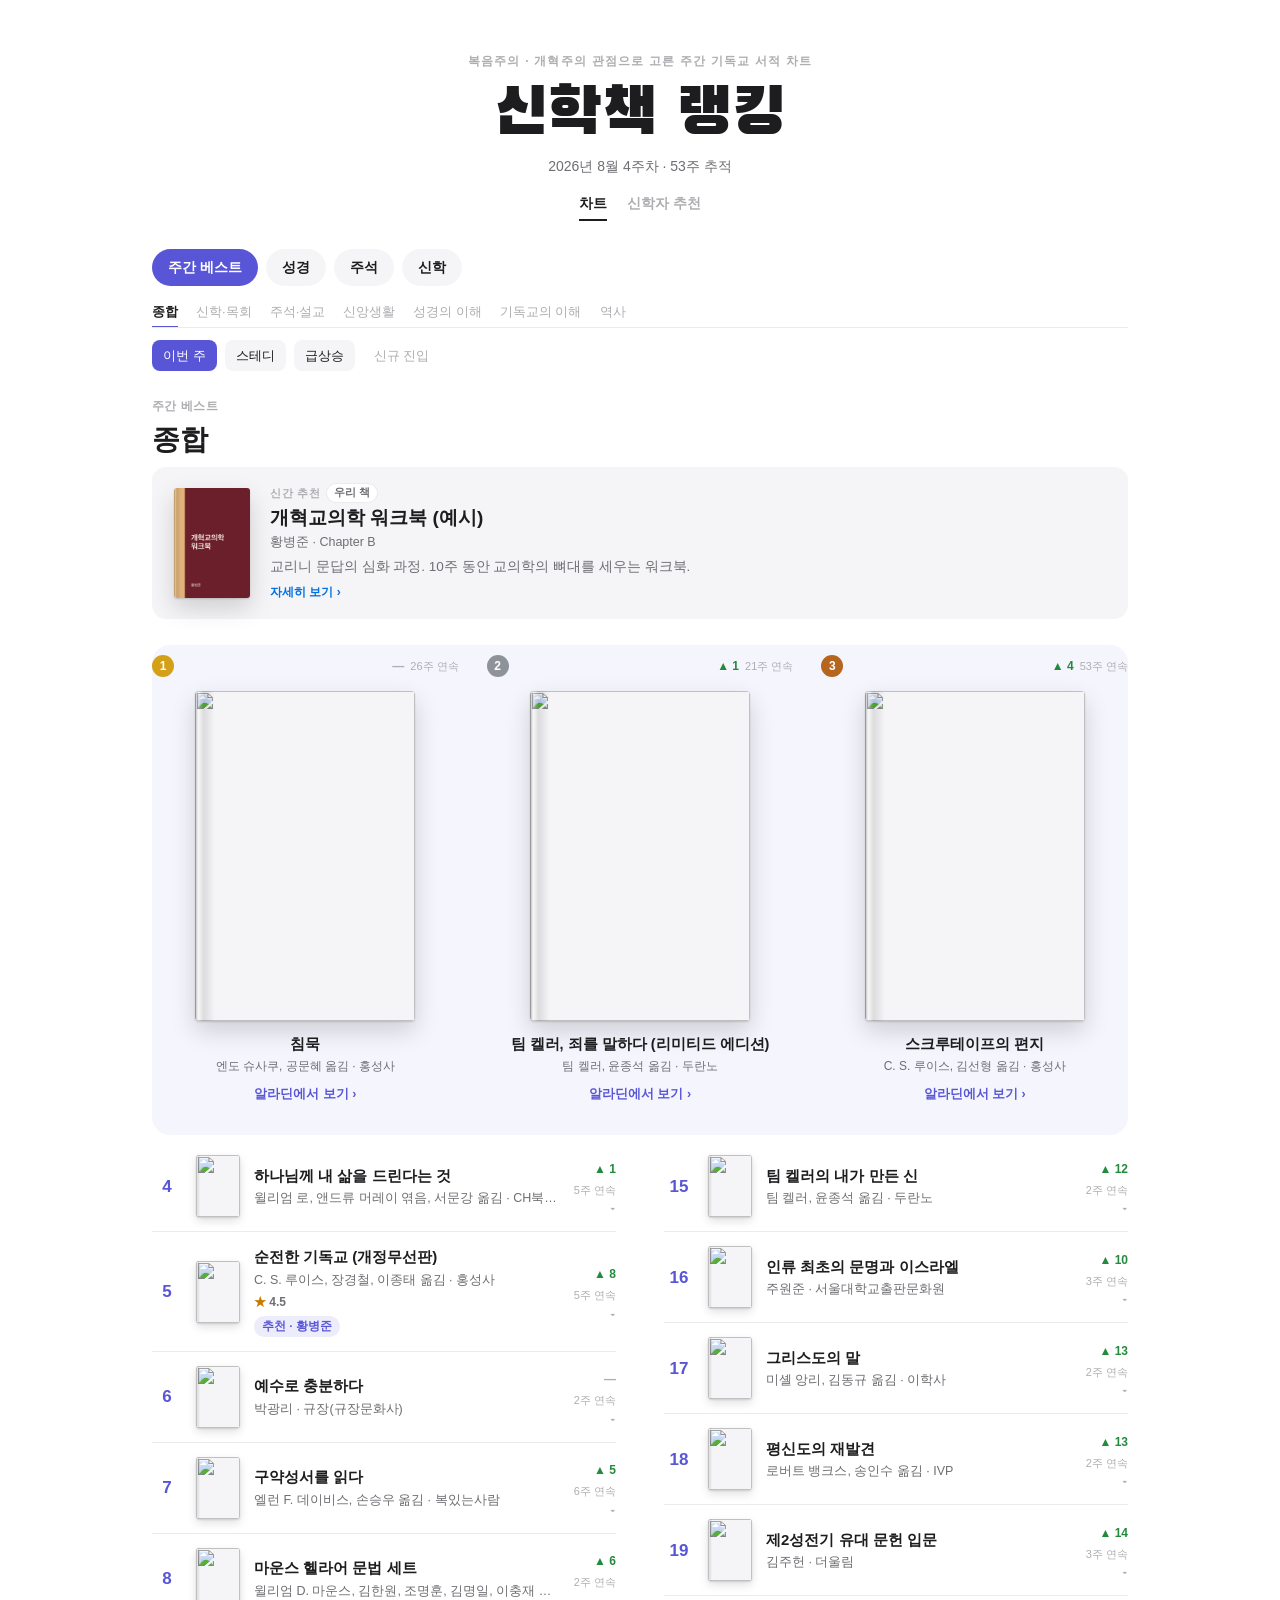
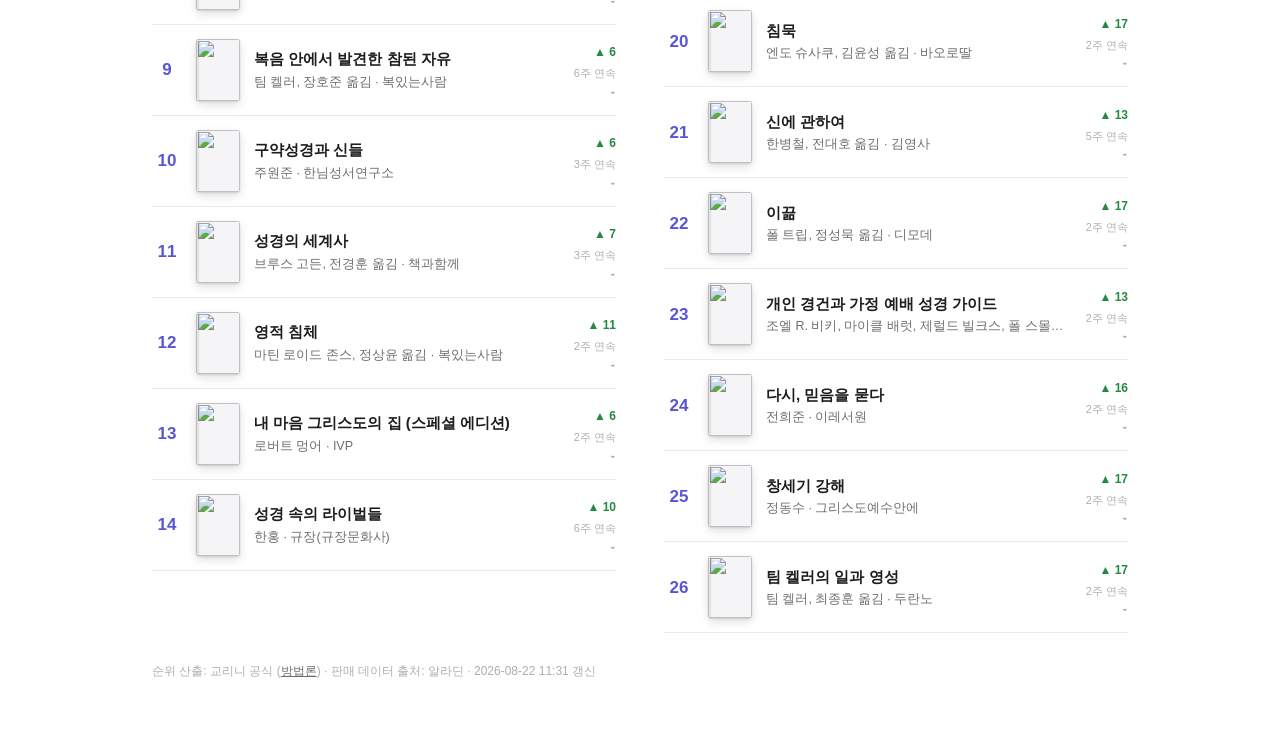
==== site/index.html @ 78075fa0 "신학책 랭킹 v1: 알라딘 집계 차트, 주제별 차트, 추천, 정적 사이트 Co-Authored-By: Claude Fable 5 <noreply@anthropic.com>" ====
<!doctype html>
<html lang="ko">
<head>
<meta charset="utf-8">
<meta name="viewport" content="width=device-width, initial-scale=1">
<title>신학책 랭킹 (가칭)</title>
<link rel="preconnect" href="https://fonts.googleapis.com">
<link rel="preconnect" href="https://fonts.gstatic.com" crossorigin>
<link href="https://fonts.googleapis.com/css2?family=Black+Han+Sans&display=swap" rel="stylesheet">
<link rel="stylesheet" href="style.css">
</head>
<body data-product="charts">
<header class="site-head shell">
  <p class="overline">복음주의 · 개혁주의 관점으로 고른 주간 기독교 서적 차트</p>
  <div class="title-row">
    <h1>신학책 랭킹</h1>
    <span id="weekLabel" class="week"></span>
    <span id="sampleBadge" class="sample hidden">샘플 데이터</span>
  </div>
  <nav class="pages"><a class="on" href="./">차트</a><a href="picks.html">신학자 추천</a></nav>
</header>
<nav class="toc-nav shell" id="tabs" aria-label="차트 선택"></nav>
<main class="shell">
  <section id="featured"></section>
  <section id="podium"></section>
  <ol class="list" id="list"></ol>
  <footer class="foot"><p id="footNote"></p></footer>
</main>
<script src="app.js"></script>
</body>
</html>
---- site/style.css ----
:root {
  --bg: #ffffff;
  --ink: #1d1d1f;
  --ink2: #6e6e73;
  --ink3: #aeaeb2;
  --line: rgba(0, 0, 0, 0.08);
  --chipbg: #f5f5f7;
  --green: #248a3d;
  --red: #d70015;
  --blue: #0071e3;
  --star: #c97a00;
  --sec: #5856d6;
}
@media (prefers-color-scheme: dark) {
  :root {
    --bg: #000000;
    --ink: #f5f5f7;
    --ink2: #a1a1a6;
    --ink3: #6e6e73;
    --line: rgba(255, 255, 255, 0.12);
    --chipbg: #1c1c1e;
    --green: #30d158;
    --red: #ff453a;
    --blue: #409cff;
    --star: #ffb340;
  }
}
* { margin: 0; padding: 0; box-sizing: border-box; }
html { -webkit-text-size-adjust: 100%; }
body {
  background: var(--bg);
  color: var(--ink);
  font-family: -apple-system, BlinkMacSystemFont, "Apple SD Gothic Neo", "Pretendard", "Segoe UI", sans-serif;
  line-height: 1.5;
  word-break: keep-all;
}
.shell { max-width: 640px; margin: 0 auto; padding: 0 20px; }

/* 헤더 — 가운데 정렬, 굵은 디스플레이 서체 */
.site-head { padding-top: 44px; text-align: center; }
.overline { font-size: 12px; font-weight: 600; letter-spacing: 0.1em; color: var(--ink3); }
.title-row { display: flex; flex-direction: column; align-items: center; gap: 6px; margin-top: 10px; }
h1 {
  font-family: "Black Han Sans", -apple-system, BlinkMacSystemFont, "Apple SD Gothic Neo", sans-serif;
  font-size: 48px;
  font-weight: 400;
  letter-spacing: 0.01em;
  line-height: 1.1;
}
.week { font-size: 14px; color: var(--ink2); }
.pages { justify-content: center; }
.sample {
  font-size: 11px;
  font-weight: 600;
  color: var(--star);
  border: 1px solid currentColor;
  border-radius: 999px;
  padding: 2px 8px;
  align-self: center;
}
.hidden { display: none; }
.pages { display: flex; gap: 20px; margin-top: 16px; }
.pages a { font-size: 14px; font-weight: 600; color: var(--ink3); text-decoration: none; padding-bottom: 5px; border-bottom: 2px solid transparent; }
.pages a.on { color: var(--ink); border-bottom-color: var(--ink); }
.pages a:hover { color: var(--ink); }

/* 분과 내비 (가로 알약, 상단 고정) */
.tabs {
  display: flex;
  gap: 8px;
  overflow-x: auto;
  padding-top: 24px;
  padding-bottom: 16px;
  position: sticky;
  top: 0;
  z-index: 2;
  background: var(--bg);
  scrollbar-width: none;
}
.tabs::-webkit-scrollbar { display: none; }
.tab {
  flex: none;
  font-size: 13px;
  font-weight: 500;
  font-family: inherit;
  color: var(--ink);
  background: var(--chipbg);
  border: none;
  border-radius: 999px;
  padding: 7px 14px;
  cursor: pointer;
}
.tab.on { background: var(--sec); color: #fff; }

/* 점수 칩 · 메달 · 분과색 포인트 */
.pod-rank.r1 { background: #d4a017; color: #fff; }
.pod-rank.r2 { background: #8e9399; color: #fff; }
.pod-rank.r3 { background: #b5651d; color: #fff; }
.meta-line { display: flex; gap: 6px; align-items: baseline; justify-content: flex-end; margin-top: 4px; }
.meta-line .streak { margin-top: 0; }

/* 성경·주제별 내비: 그룹 → 묶음 → 책, 세 줄 */
.toc-nav { padding-top: 22px; }
.cas-row { display: flex; gap: 8px; overflow-x: auto; scrollbar-width: none; }
.cas-row::-webkit-scrollbar { display: none; }
.cas-groups { padding-bottom: 12px; }
.cas-group {
  flex: none;
  font: inherit;
  font-size: 14px;
  font-weight: 600;
  color: var(--ink);
  background: var(--chipbg);
  border: 0;
  border-radius: 999px;
  padding: 8px 16px;
  cursor: pointer;
}
.cas-group.on { background: var(--sec); color: #fff; }
.cas-parts { gap: 18px; padding-bottom: 10px; border-bottom: 1px solid var(--line); }
.cas-part {
  flex: none;
  font: inherit;
  font-size: 13px;
  font-weight: 500;
  color: var(--ink3);
  background: none;
  border: 0;
  padding: 4px 0;
  cursor: pointer;
  border-bottom: 2px solid transparent;
  margin-bottom: -11px;
}
.cas-part.on { color: var(--ink); font-weight: 600; border-bottom-color: var(--sec); }
.cas-books { padding: 12px 0 4px; }
.chip-book {
  flex: none;
  font: inherit;
  font-size: 13px;
  font-weight: 500;
  color: var(--ink);
  background: var(--chipbg);
  border: 0;
  border-radius: 8px;
  padding: 6px 11px;
  cursor: pointer;
}
.chip-book:hover { background: color-mix(in srgb, var(--sec) 14%, var(--bg)); }
.chip-book.on { background: var(--sec); color: #fff; }
.chip-book.off { color: var(--ink3); background: transparent; cursor: default; }
.cas-current { display: flex; align-items: flex-end; justify-content: space-between; gap: 12px; padding: 18px 0 6px; }
.seg { display: inline-flex; background: var(--chipbg); border-radius: 999px; padding: 3px; flex: none; }
.seg-btn {
  font: inherit;
  font-size: 12.5px;
  font-weight: 600;
  color: var(--ink2);
  background: transparent;
  border: 0;
  border-radius: 999px;
  padding: 5px 12px;
  cursor: pointer;
}
.seg-btn.on { background: var(--bg); color: var(--ink); box-shadow: 0 1px 2px rgba(0, 0, 0, 0.1); }
.cas-crumb { font-size: 12px; font-weight: 600; letter-spacing: 0.04em; color: var(--ink3); }
.cas-title { font-size: 24px; font-weight: 700; letter-spacing: -0.01em; margin-top: 2px; }

/* 책 표지 — 실물 책처럼 (그림자 + 책등 음영) */
.bk {
  position: relative;
  display: block;
  flex: none;
  border-radius: 3px;
  overflow: hidden;
  background: var(--chipbg);
  box-shadow: 0 1px 2px rgba(0, 0, 0, 0.14), 0 10px 24px rgba(0, 0, 0, 0.16);
}
.bk img { display: block; width: 100%; height: 100%; object-fit: cover; }
.bk::after {
  content: "";
  position: absolute;
  inset: 0;
  border-radius: inherit;
  pointer-events: none;
  background: linear-gradient(90deg, rgba(0, 0, 0, 0.25) 0, rgba(255, 255, 255, 0.2) 1.5%, rgba(0, 0, 0, 0.1) 4%, rgba(0, 0, 0, 0) 9%);
}
.bk.ph { display: flex; align-items: center; justify-content: center; font-weight: 600; color: var(--ink3); font-size: 18px; }
.bk.sm { width: 44px; height: 62px; box-shadow: 0 1px 2px rgba(0, 0, 0, 0.12), 0 4px 10px rgba(0, 0, 0, 0.12); }
.bk.ft-bk { width: 56px; height: 80px; }
.bk.ft-md { width: 64px; height: 92px; }
.bk.xl { width: 120px; height: 180px; border-radius: 4px; }
.bk.pod { width: 100%; height: auto; aspect-ratio: 2 / 3; border-radius: 4px; }

/* 추천 칸: 신간 추천(히어로) + 스테디 추천(작은 카드) */
.featured { display: grid; grid-template-columns: 1fr; gap: 12px; padding: 0 0 22px; }
.ft {
  display: flex;
  gap: 12px;
  align-items: flex-start;
  background: var(--chipbg);
  border-radius: 14px;
  padding: 14px;
  text-decoration: none;
  color: inherit;
}
.ft-big {
  align-items: center;
  gap: 18px;
  padding: 20px;
  border-radius: 18px;
  background: color-mix(in srgb, var(--accent, var(--chipbg)) 14%, var(--bg));
}
.ft-small { align-items: center; }
.ft-quiet {
  align-items: center;
  gap: 16px;
  padding: 14px 18px;
  border-radius: 14px;
  background: var(--chipbg);
}
.ft-quiet .ft-label { font-size: 11px; color: var(--ink3); }
.ft-quiet .ft-title { font-size: 17px; font-weight: 700; margin-top: 3px; line-height: 1.3; }
.ft-quiet .ft-by { font-size: 12.5px; margin-top: 2px; }
.ft-quiet .ft-blurb { font-size: 13px; margin-top: 5px; -webkit-line-clamp: 1; }
.ft-quiet .ft-cta { margin-top: 6px; }
.ft-body { min-width: 0; }
.ft-label { display: flex; align-items: center; gap: 6px; font-size: 11px; font-weight: 600; letter-spacing: 0.06em; color: var(--ink3); }
.ft-big .ft-label { font-size: 12px; color: var(--ink2); }
.ft-own {
  font-size: 10.5px;
  font-weight: 600;
  letter-spacing: 0;
  color: var(--ink2);
  background: var(--bg);
  border: 1px solid var(--line);
  border-radius: 999px;
  padding: 1px 7px;
}
.ft-title { font-size: 15px; font-weight: 600; margin-top: 4px; line-height: 1.35; }
.ft-big .ft-title { font-size: 21px; font-weight: 700; letter-spacing: -0.01em; line-height: 1.25; margin-top: 8px; }
.ft-by { font-size: 12px; color: var(--ink2); margin-top: 2px; }
.ft-big .ft-by { font-size: 13px; margin-top: 4px; }
.ft-blurb {
  display: -webkit-box;
  -webkit-line-clamp: 2;
  -webkit-box-orient: vertical;
  overflow: hidden;
  margin-top: 6px;
  font-size: 12.5px;
  line-height: 1.5;
  color: var(--ink2);
}
.ft-big .ft-blurb { font-size: 14px; -webkit-line-clamp: 3; margin-top: 8px; line-height: 1.6; }
.ft-cta { display: inline-block; margin-top: 8px; font-size: 12px; font-weight: 600; color: var(--blue); }
.btn {
  display: inline-block;
  margin-top: 14px;
  padding: 8px 16px;
  border-radius: 999px;
  background: var(--sec);
  color: #fff;
  font-size: 13px;
  font-weight: 600;
}

/* 1~3위 포디움 */
.podium {
  display: grid;
  grid-template-columns: repeat(3, 1fr);
  gap: 14px;
  padding: 18px 14px 20px;
  margin-bottom: 6px;
  border-radius: 18px;
  background: color-mix(in srgb, var(--sec) 6%, var(--bg));
}
.pod { min-width: 0; }
.pod-head { display: flex; align-items: center; gap: 8px; margin-bottom: 10px; }
.pod-head .meta { margin-left: auto; }
.pod-rank {
  display: inline-flex;
  align-items: center;
  justify-content: center;
  width: 22px;
  height: 22px;
  border-radius: 50%;
  background: var(--ink);
  color: var(--bg);
  font-size: 12px;
  font-weight: 700;
}
.pod-title {
  display: -webkit-box;
  -webkit-line-clamp: 2;
  -webkit-box-orient: vertical;
  overflow: hidden;
  margin-top: 14px;
  font-size: 14.5px;
  font-weight: 600;
  line-height: 1.35;
  color: var(--ink);
  text-decoration: none;
}
.pod-title:hover { text-decoration: underline; }
.pod-by { font-size: 12px; color: var(--ink2); margin-top: 3px; white-space: nowrap; overflow: hidden; text-overflow: ellipsis; }
.pod-strip { display: flex; align-items: center; gap: 6px; flex-wrap: wrap; margin-top: 8px; font-size: 12px; font-weight: 500; color: var(--ink); }
.pod-quote {
  display: -webkit-box;
  -webkit-line-clamp: 2;
  -webkit-box-orient: vertical;
  overflow: hidden;
  margin-top: 6px;
  font-size: 12.5px;
  line-height: 1.5;
  color: var(--ink2);
}
.buy { display: inline-block; margin-top: 10px; font-size: 12.5px; font-weight: 600; color: var(--sec); text-decoration: none; }
.buy:hover { text-decoration: underline; }

/* 4위 이하 목록 */
.list { list-style: none; }
.row { padding: 14px 0; border-bottom: 1px solid var(--line); }
.row-top { display: grid; grid-template-columns: 30px 44px 1fr auto; gap: 14px; align-items: center; }
.rank { font-size: 17px; font-weight: 700; font-variant-numeric: tabular-nums; color: var(--sec); text-align: center; }
.info { min-width: 0; }
.title {
  font-size: 15px;
  font-weight: 600;
  color: var(--ink);
  text-decoration: none;
  display: block;
  white-space: nowrap;
  overflow: hidden;
  text-overflow: ellipsis;
}
.title:hover { text-decoration: underline; }
.byline { font-size: 12.5px; color: var(--ink2); margin-top: 2px; white-space: nowrap; overflow: hidden; text-overflow: ellipsis; }
.meta { text-align: right; }
.d { font-size: 12px; font-weight: 600; font-variant-numeric: tabular-nums; }
.d.up { color: var(--green); }
.d.down { color: var(--red); }
.d.same { color: var(--ink3); }
.d.new { color: var(--blue); letter-spacing: 0.03em; }
.streak { font-size: 11px; color: var(--ink3); margin-top: 2px; }

/* 큐레이션 블록 */
.cur {
  margin-top: 10px;
  margin-left: 44px;
  background: color-mix(in srgb, var(--sec) 5%, var(--bg));
  border-left: 3px solid var(--sec);
  border-radius: 0 10px 10px 0;
  padding: 12px 14px;
}
.cur-strip { display: flex; align-items: center; gap: 8px; flex-wrap: wrap; font-size: 13px; color: var(--ink); font-weight: 500; }
.cur-strip .sep, .pod-strip .sep { color: var(--ink3); font-weight: 400; }
.star { color: var(--star); }
.dots { display: inline-flex; gap: 3px; margin-right: 5px; vertical-align: 1px; }
.dot { width: 5px; height: 5px; border-radius: 50%; background: var(--ink3); opacity: 0.35; }
.dot.on { background: var(--sec); opacity: 1; }
.quote { font-size: 13.5px; color: var(--ink2); margin-top: 8px; line-height: 1.6; }
.badges { display: flex; gap: 6px; margin-top: 10px; flex-wrap: wrap; }
.badge {
  font-size: 11.5px;
  font-weight: 600;
  color: var(--sec);
  background: color-mix(in srgb, var(--sec) 11%, var(--bg));
  border-radius: 999px;
  padding: 3px 9px;
}
/* 추천자 */
.recs { display: flex; gap: 6px; flex-wrap: wrap; margin-top: 5px; }
.rec {
  font-size: 11.5px;
  font-weight: 600;
  color: var(--sec);
  background: color-mix(in srgb, var(--sec) 11%, var(--bg));
  border-radius: 999px;
  padding: 2px 8px;
}
.pod .recs { justify-content: center; }
.rec-count { font-size: 12px; font-weight: 600; color: var(--sec); }
.rec-head { display: flex; align-items: center; gap: 10px; flex-wrap: wrap; padding: 0 0 20px; font-size: 13px; color: var(--ink2); }
.rec-head-label { font-size: 12px; font-weight: 700; letter-spacing: 0.04em; color: var(--ink3); }
.rec-person { font-weight: 600; color: var(--ink); background: var(--chipbg); border-radius: 999px; padding: 6px 13px; }
.rec-person small { font-weight: 500; color: var(--ink2); margin-left: 6px; font-size: 12px; }
.rec-more { font-size: 12.5px; color: var(--ink3); }
.rec-block { margin-bottom: 12px; }
.rec-item { padding: 8px 0; border-bottom: 1px dashed var(--line); }
.rec-who { font-size: 12.5px; font-weight: 700; color: var(--sec); }
.rec-top { font-size: 11px; font-weight: 600; color: var(--ink2); background: var(--chipbg); border-radius: 999px; padding: 1px 7px; margin-left: 4px; }
.rec-reason { font-size: 13.5px; color: var(--ink); margin-top: 4px; line-height: 1.6; }

/* 펼침 상세 */
.row-top { cursor: pointer; }
.chev { display: block; font-size: 11px; color: var(--ink3); margin-top: 2px; transition: transform 0.15s; }
.row.open .chev { transform: rotate(180deg); }
.row-detail { display: none; padding: 12px 0 4px; }
.row.open .row-detail { display: block; }
.row-star { font-size: 12px; font-weight: 600; color: var(--ink2); margin-top: 3px; }
.row .cur { margin-left: 0; margin-top: 0; border-radius: 0 10px 0 0; }
.detail-rest {
  background: color-mix(in srgb, var(--sec) 5%, var(--bg));
  border-left: 3px solid var(--sec);
  border-radius: 0 0 10px 0;
  padding: 12px 14px 14px;
  margin-top: -2px;
}
.detail-rest::before { content: ""; display: block; height: 1px; background: var(--line); margin-bottom: 12px; }
.detail-sub { font-size: 13px; font-weight: 600; color: var(--ink); margin-bottom: 6px; }
.desc { font-size: 13.5px; line-height: 1.75; color: var(--ink2); }
.desc.muted { color: var(--ink3); }
.detail-meta { font-size: 12px; color: var(--ink3); margin-top: 8px; }
.pod { cursor: pointer; }
.pod.on .pod-title { color: var(--sec); }
.pod-detail {
  margin: 4px 0 16px;
  padding: 18px 20px;
  border-radius: 14px;
  background: color-mix(in srgb, var(--sec) 6%, var(--bg));
}
.detail-title { font-size: 15px; font-weight: 700; margin-bottom: 8px; }

.foot { padding: 28px 0 48px; }
.foot p { font-size: 12px; color: var(--ink3); line-height: 1.7; }
.foot a { color: var(--ink2); }

/* 방법론 페이지 */
.prose { padding-top: 24px; }
.prose p { font-size: 15px; line-height: 1.75; color: var(--ink); margin: 10px 0; }
.prose h2 { font-size: 18px; font-weight: 700; margin: 28px 0 8px; }
.prose table { width: 100%; border-collapse: collapse; margin: 8px 0 4px; font-size: 14px; }
.prose th, .prose td { text-align: left; padding: 8px 10px; border-bottom: 1px solid var(--line); }
.prose th { font-weight: 600; color: var(--ink2); font-size: 12.5px; }

@media (max-width: 440px) {
  .podium { gap: 10px; }
  .pod-title { font-size: 13px; }
}

/* 데스크톱: 한 줄로 위에서 아래로, 폭만 넓게 */
@media (min-width: 760px) {
  .shell { max-width: 1040px; padding: 0 32px; }
  .site-head { padding-top: 52px; }
  h1 { font-size: 64px; }
  .tabs { padding-top: 28px; padding-bottom: 20px; gap: 10px; }
  .tab { font-size: 14px; padding: 8px 16px; }
  .toc-nav { padding-top: 28px; }
  .cas-books { flex-wrap: wrap; }
  .cas-title { font-size: 28px; }
  .featured { padding-bottom: 26px; }
  .ft-quiet { padding: 16px 22px; gap: 20px; }
  .bk.ft-md { width: 76px; height: 110px; }
  .ft-quiet .ft-title { font-size: 19px; }
  .ft-quiet .ft-blurb { font-size: 13.5px; -webkit-line-clamp: 2; }
  .podium { gap: 28px; padding: 10px 0 30px; }
  .pod { text-align: center; }
  .pod-head { justify-content: center; align-items: center; gap: 8px; margin-bottom: 14px; }
  .pod .meta { display: flex; align-items: baseline; gap: 6px; text-align: left; }
  .pod .streak { margin-top: 0; }
  .bk.pod { max-width: 200px; margin: 0 auto; }
  .pod-strip { justify-content: center; }
}
@media (min-width: 1080px) {
  .bk.pod { max-width: 220px; }
  .list { column-count: 2; column-gap: 48px; }
  .row { break-inside: avoid; }
  .row-detail { padding-left: 102px; }
}
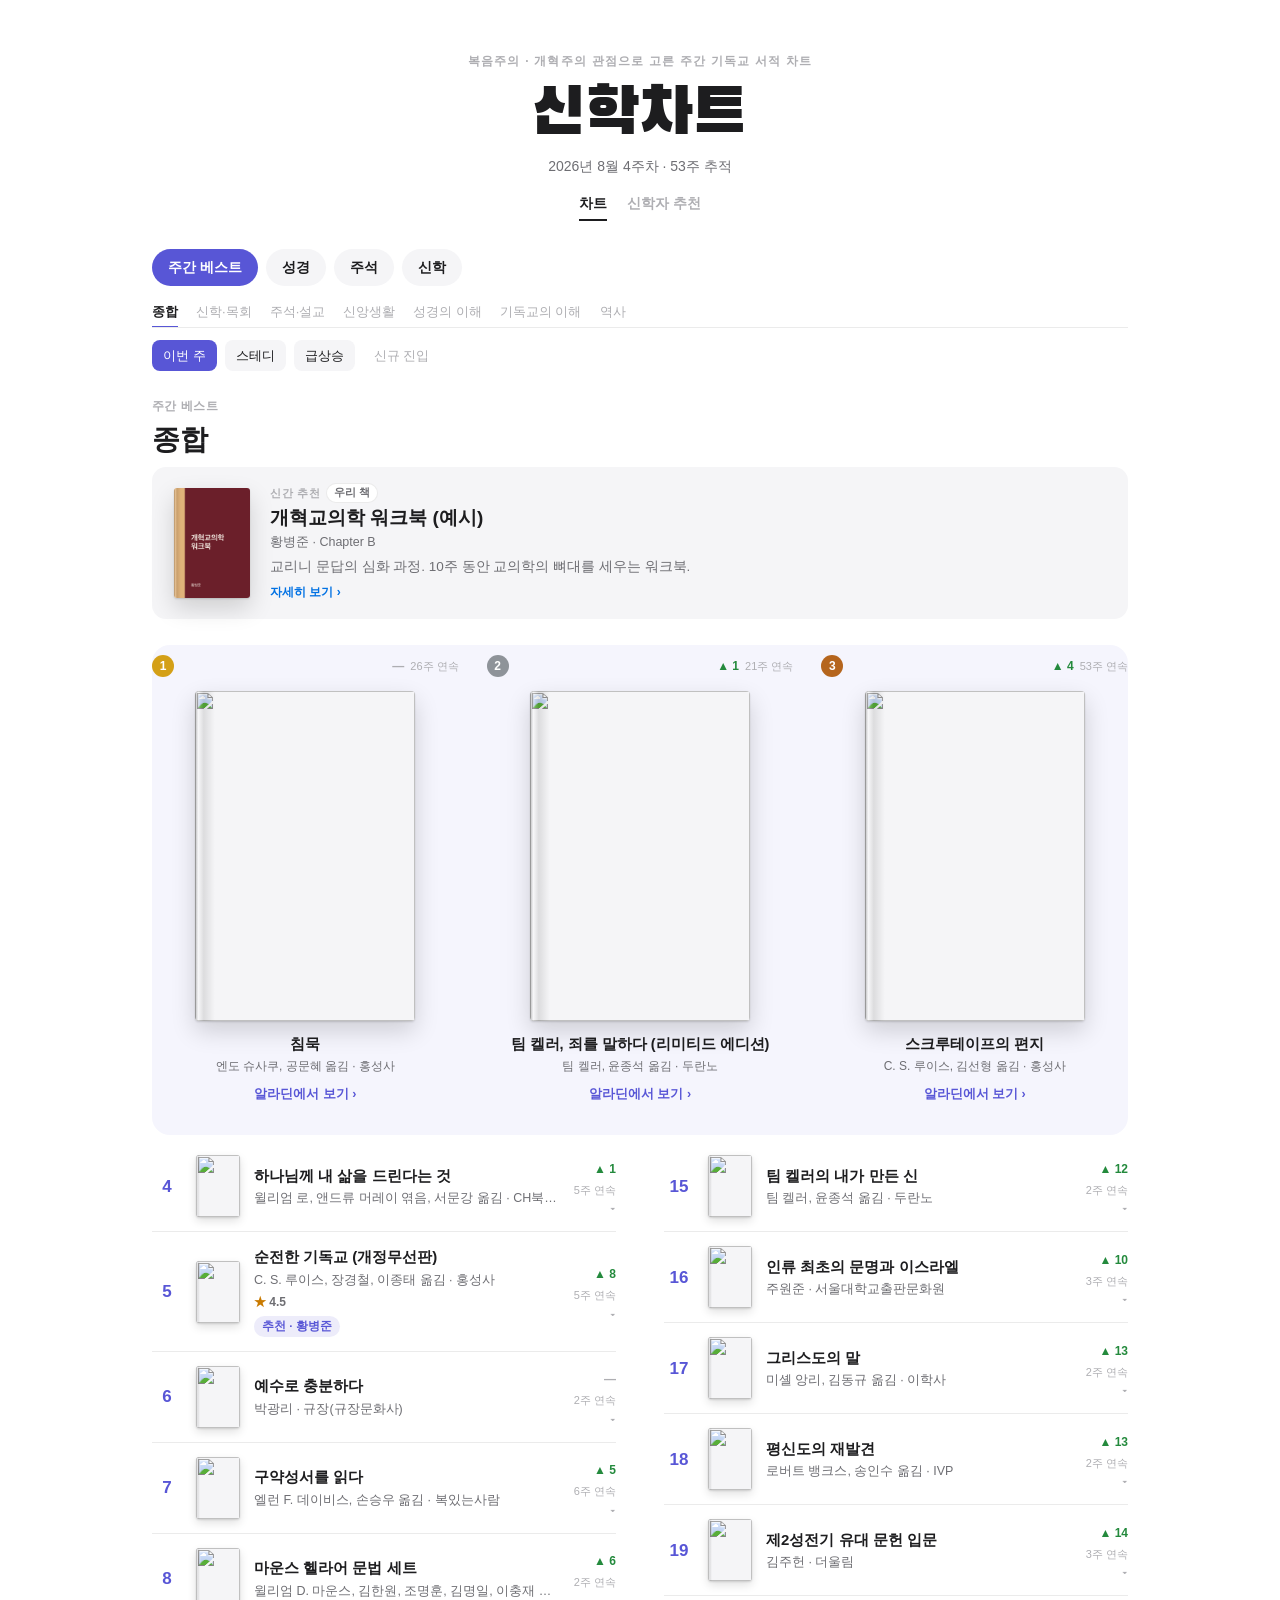
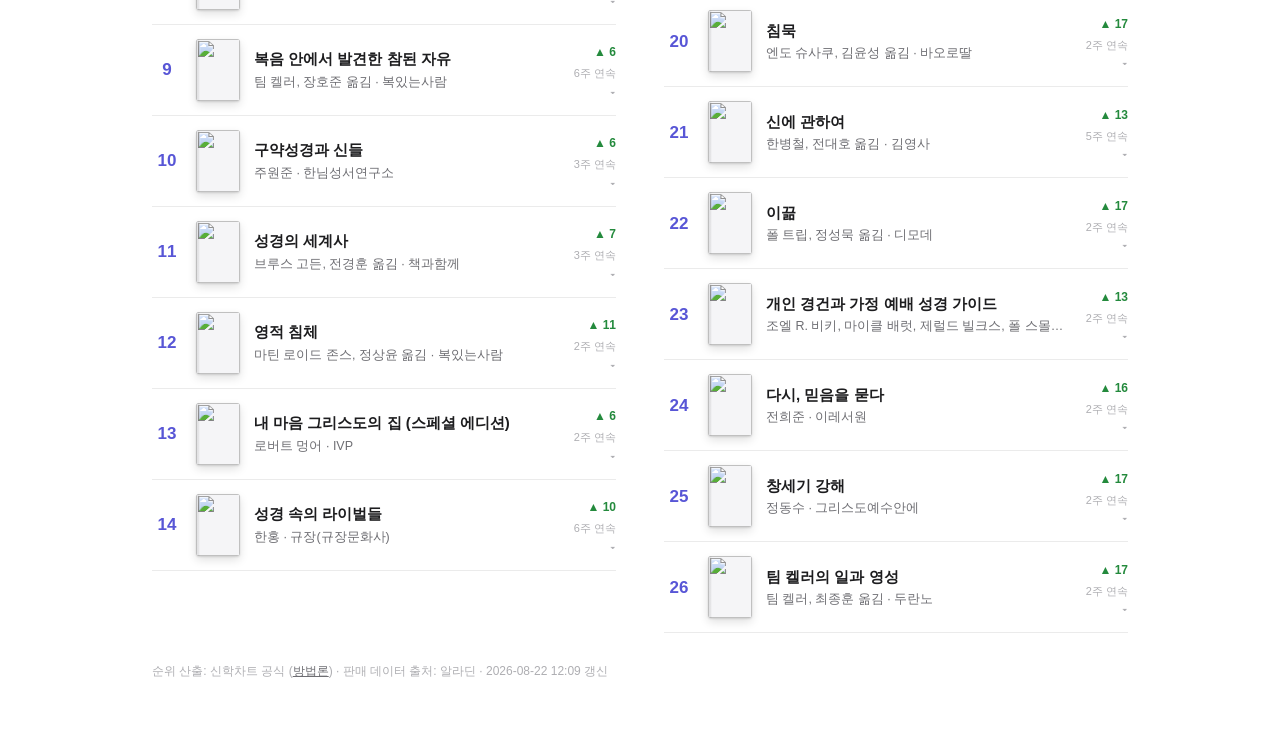
==== commit 8faf6cd6: "이름 확정: 신학차트 (저장소 theochart) Co-Authored-By: Claude Fable 5 <noreply@anthropic.com>" ====
--- a/site/index.html
+++ b/site/index.html
@@ -3,7 +3,7 @@
 <head>
 <meta charset="utf-8">
 <meta name="viewport" content="width=device-width, initial-scale=1">
-<title>신학책 랭킹 (가칭)</title>
+<title>신학차트</title>
 <link rel="preconnect" href="https://fonts.googleapis.com">
 <link rel="preconnect" href="https://fonts.gstatic.com" crossorigin>
 <link href="https://fonts.googleapis.com/css2?family=Black+Han+Sans&display=swap" rel="stylesheet">
@@ -13,7 +13,7 @@
 <header class="site-head shell">
   <p class="overline">복음주의 · 개혁주의 관점으로 고른 주간 기독교 서적 차트</p>
   <div class="title-row">
-    <h1>신학책 랭킹</h1>
+    <h1>신학차트</h1>
     <span id="weekLabel" class="week"></span>
     <span id="sampleBadge" class="sample hidden">샘플 데이터</span>
   </div>
